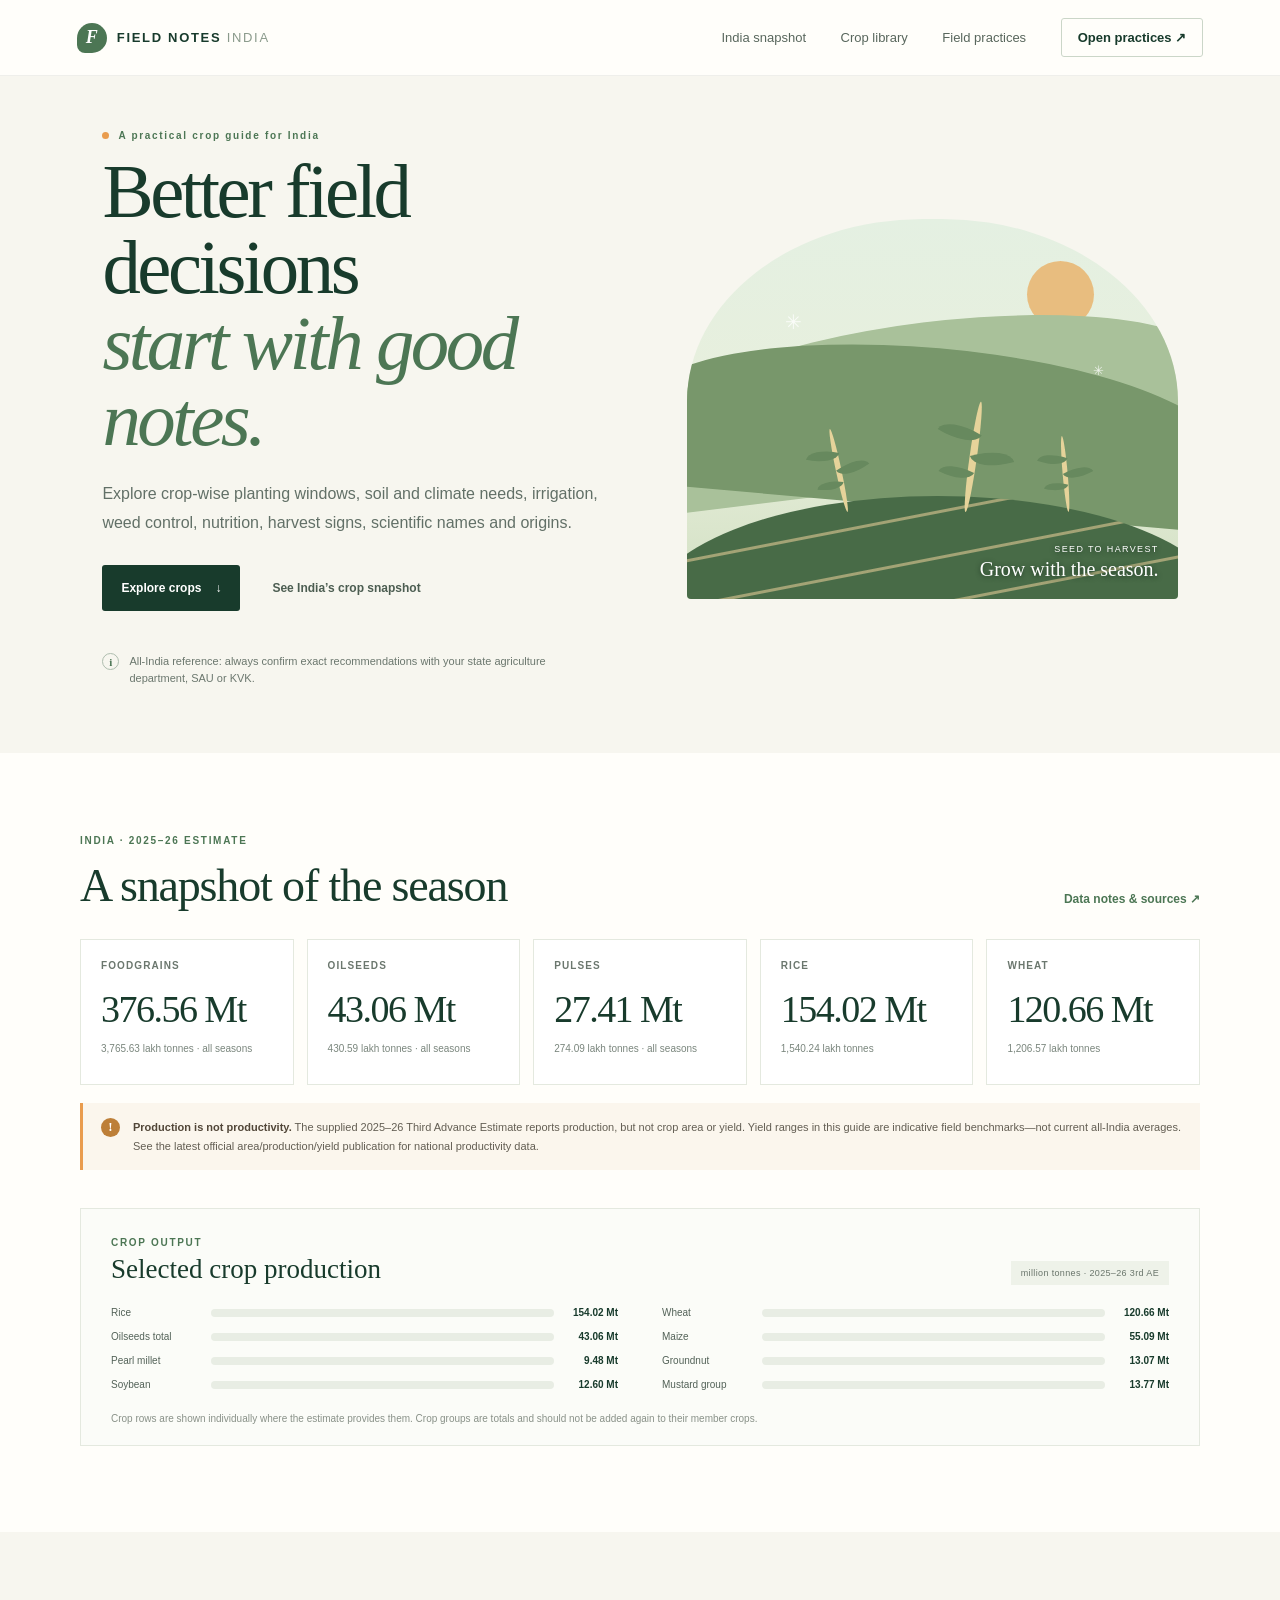
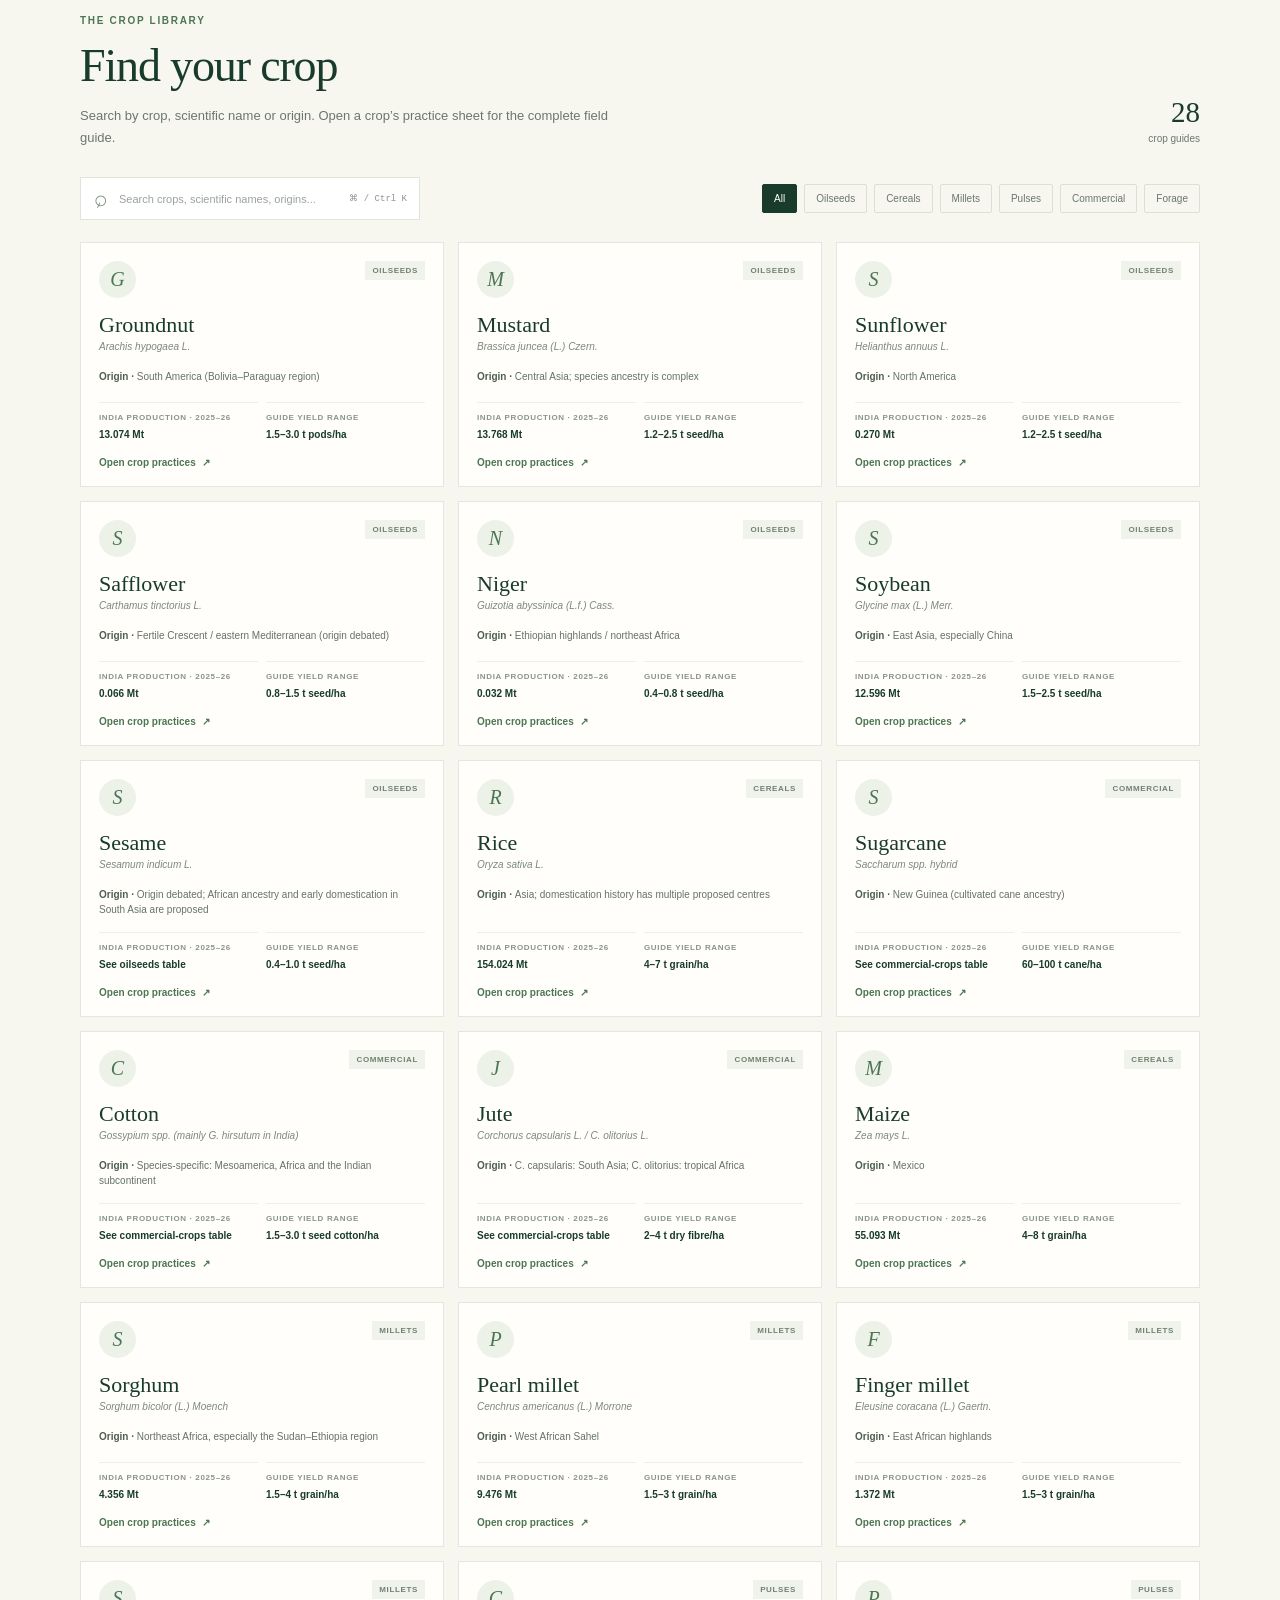
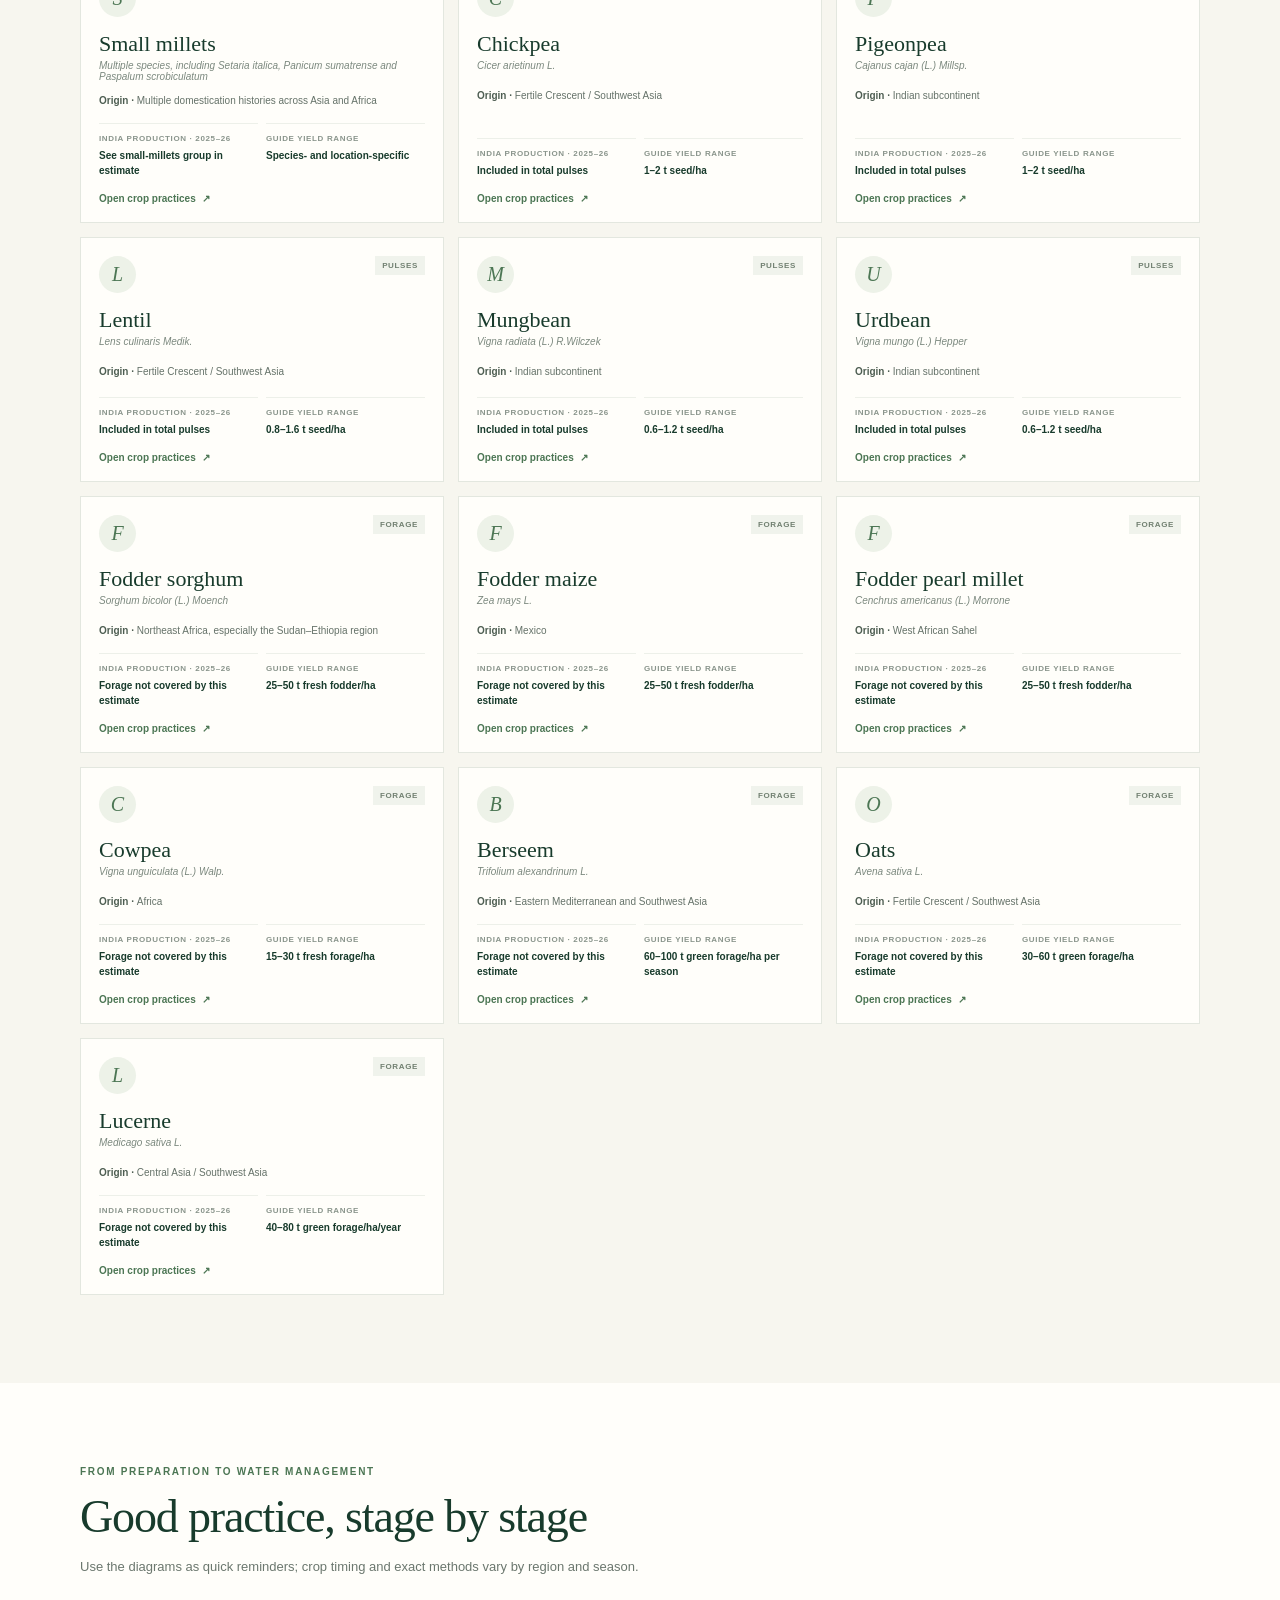
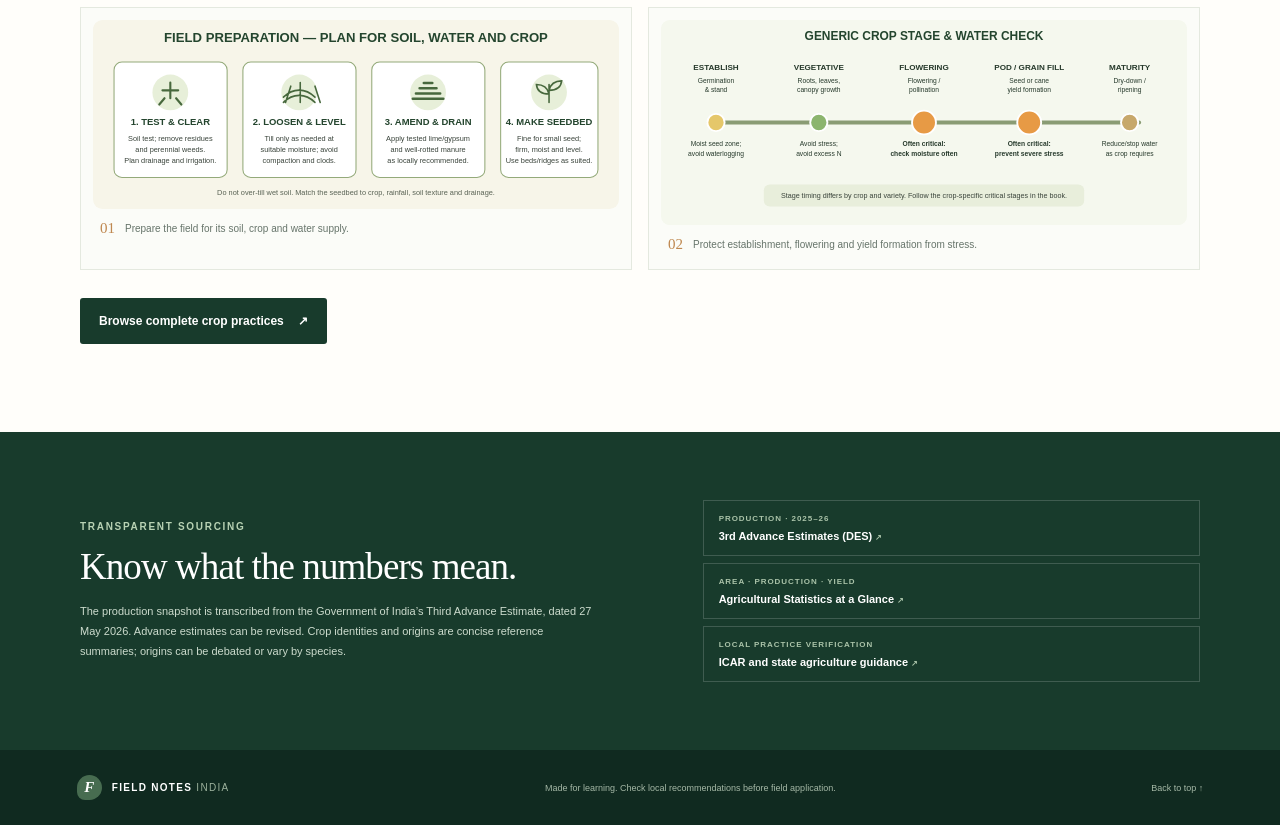
==== index.html @ d0f637d1 "Create India crop practices website and guide Co-authored-by: Copilot <223556219+Copilot@users.norep" ====
<!doctype html>
<html lang="en">
<head>
  <meta charset="utf-8">
  <meta name="viewport" content="width=device-width, initial-scale=1">
  <meta name="description" content="An India-focused crop practice guide with sowing, irrigation, nutrition, harvest, crop origins and the latest official production estimates.">
  <meta name="theme-color" content="#183b2c">
  <title>Field Notes India | Crop Practices</title>
  <link rel="stylesheet" href="styles.css">
  <script src="script.js" defer></script>
</head>
<body>
  <a class="skip-link" href="#main">Skip to content</a>
  <header class="site-header">
    <a class="brand" href="#home" aria-label="Field Notes India home">
      <span class="brand-mark" aria-hidden="true">F</span>
      <span>FIELD NOTES <span class="brand-light">INDIA</span></span>
    </a>
    <nav aria-label="Main navigation">
      <a href="#overview">India snapshot</a>
      <a href="#crops">Crop library</a>
      <a href="practices.html">Field practices</a>
      <a class="nav-book" href="practices.html">Open practices <span aria-hidden="true">↗</span></a>
    </nav>
  </header>

  <main id="main">
    <section class="hero" id="home">
      <div class="hero-copy">
        <p class="eyebrow"><span class="eyebrow-dot"></span> A practical crop guide for India</p>
        <h1>Better field decisions<br><em>start with good notes.</em></h1>
        <p class="hero-text">Explore crop-wise planting windows, soil and climate needs, irrigation, weed control, nutrition, harvest signs, scientific names and origins.</p>
        <div class="hero-actions">
          <a class="button button-primary" href="#crops">Explore crops <span aria-hidden="true">↓</span></a>
          <a class="button button-quiet" href="#overview">See India’s crop snapshot</a>
        </div>
        <div class="hero-note"><span class="note-icon" aria-hidden="true">i</span><span>All-India reference: always confirm exact recommendations with your state agriculture department, SAU or KVK.</span></div>
      </div>
      <div class="hero-art" aria-label="Illustration of crop rows growing in a field">
        <div class="sun"></div>
        <div class="hill hill-back"></div>
        <div class="hill hill-front"></div>
        <div class="field-lines"></div>
        <div class="plant plant-one"><i></i><i></i><i></i></div>
        <div class="plant plant-two"><i></i><i></i><i></i></div>
        <div class="plant plant-three"><i></i><i></i><i></i></div>
        <div class="art-label"><span>SEED TO HARVEST</span><strong>Grow with the season.</strong></div>
        <span class="art-spark spark-one" aria-hidden="true">✳</span>
        <span class="art-spark spark-two" aria-hidden="true">✳</span>
      </div>
    </section>

    <section class="overview section-wrap" id="overview">
      <div class="section-heading heading-row">
        <div>
          <p class="eyebrow">INDIA · 2025–26 ESTIMATE</p>
          <h2>A snapshot of the season</h2>
        </div>
        <a class="text-link" href="#sources">Data notes &amp; sources <span aria-hidden="true">↗</span></a>
      </div>
      <div class="stat-grid" id="stat-grid" aria-live="polite"></div>
      <div class="data-caveat">
        <span class="caveat-symbol" aria-hidden="true">!</span>
        <p><strong>Production is not productivity.</strong> The supplied 2025–26 Third Advance Estimate reports production, but not crop area or yield. Yield ranges in this guide are indicative field benchmarks—not current all-India averages. See the latest official area/production/yield publication for national productivity data.</p>
      </div>
      <div class="production-panel">
        <div class="panel-heading">
          <div>
            <p class="eyebrow">CROP OUTPUT</p>
            <h3>Selected crop production</h3>
          </div>
          <span class="unit-tag">million tonnes · 2025–26 3rd AE</span>
        </div>
        <div class="chart-list" id="production-chart" aria-label="Bar chart showing selected crop production"></div>
        <p class="chart-note">Crop rows are shown individually where the estimate provides them. Crop groups are totals and should not be added again to their member crops.</p>
      </div>
    </section>

    <section class="crop-section" id="crops">
      <div class="section-wrap">
        <div class="section-heading heading-row">
          <div>
            <p class="eyebrow">THE CROP LIBRARY</p>
            <h2>Find your crop</h2>
            <p class="section-intro">Search by crop, scientific name or origin. Open a crop’s practice sheet for the complete field guide.</p>
          </div>
          <p class="crop-count"><strong id="crop-count">0</strong><span>crop guides</span></p>
        </div>
        <div class="crop-controls">
          <label class="search-box">
            <span class="search-icon" aria-hidden="true">⌕</span>
            <span class="visually-hidden">Search crops</span>
            <input id="crop-search" type="search" placeholder="Search crops, scientific names, origins..." autocomplete="off">
            <kbd>⌘ / Ctrl K</kbd>
          </label>
          <div class="filter-row" id="category-filters" aria-label="Filter crops by category"></div>
        </div>
        <div class="crop-grid" id="crop-grid"></div>
        <p class="empty-state" id="empty-state" hidden>No crop matches that search. Try another name or category.</p>
      </div>
    </section>

    <section class="field-section section-wrap" id="field-practice">
      <div class="section-heading">
        <p class="eyebrow">FROM PREPARATION TO WATER MANAGEMENT</p>
        <h2>Good practice, stage by stage</h2>
        <p class="section-intro">Use the diagrams as quick reminders; crop timing and exact methods vary by region and season.</p>
      </div>
      <div class="diagram-grid">
        <figure class="diagram-card">
          <img src="field-preparation.svg" alt="Four field preparation steps: test and clear, loosen and level, amend and drain, then make a crop-appropriate seedbed." loading="lazy">
          <figcaption><span>01</span> Prepare the field for its soil, crop and water supply.</figcaption>
        </figure>
        <figure class="diagram-card">
          <img src="crop-growth-water.svg" alt="Crop growth timeline highlighting flowering and pod or grain filling as commonly water-sensitive stages." loading="lazy">
          <figcaption><span>02</span> Protect establishment, flowering and yield formation from stress.</figcaption>
        </figure>
      </div>
      <a class="button button-dark" href="practices.html">Browse complete crop practices <span aria-hidden="true">↗</span></a>
    </section>

    <section class="sources-section" id="sources">
      <div class="section-wrap sources-inner">
        <div>
          <p class="eyebrow">TRANSPARENT SOURCING</p>
          <h2>Know what the numbers mean.</h2>
          <p>The production snapshot is transcribed from the Government of India’s Third Advance Estimate, dated 27 May 2026. Advance estimates can be revised. Crop identities and origins are concise reference summaries; origins can be debated or vary by species.</p>
        </div>
        <div class="source-links">
          <a href="https://desagri.gov.in/wp-content/uploads/2026/06/Time-Series-3rd-AE-2025-26-English.pdf" target="_blank" rel="noopener noreferrer">
            <span>PRODUCTION · 2025–26</span><strong>3rd Advance Estimates (DES) <span aria-hidden="true">↗</span></strong>
          </a>
          <a href="https://desagri.gov.in/document-report-category/agriculture-statistics-at-a-glance/" target="_blank" rel="noopener noreferrer">
            <span>AREA · PRODUCTION · YIELD</span><strong>Agricultural Statistics at a Glance <span aria-hidden="true">↗</span></strong>
          </a>
          <a href="https://icar.org.in/" target="_blank" rel="noopener noreferrer">
            <span>LOCAL PRACTICE VERIFICATION</span><strong>ICAR and state agriculture guidance <span aria-hidden="true">↗</span></strong>
          </a>
        </div>
      </div>
    </section>
  </main>
  <footer class="site-footer">
    <a class="brand footer-brand" href="#home"><span class="brand-mark" aria-hidden="true">F</span><span>FIELD NOTES <span class="brand-light">INDIA</span></span></a>
    <p>Made for learning. Check local recommendations before field application.</p>
    <a href="#home">Back to top ↑</a>
  </footer>
</body>
</html>
---- styles.css ----
:root {
  color-scheme: light;
  --forest: #183b2c;
  --forest-dark: #102a20;
  --leaf: #4c7654;
  --sage: #dce8d8;
  --cream: #f7f6ef;
  --paper: #fffefa;
  --ink: #203229;
  --muted: #6b776e;
  --line: #e4e9df;
  --orange: #e99c4e;
  --serif: Georgia, "Times New Roman", serif;
  font-family: "Segoe UI", Arial, sans-serif;
}

* { box-sizing: border-box; }
html { scroll-behavior: smooth; scroll-padding-top: 85px; }
body { margin: 0; color: var(--ink); background: var(--paper); }
a { color: inherit; }
button, input { font: inherit; }
.visually-hidden, .skip-link:not(:focus) {
  position: absolute;
  width: 1px;
  height: 1px;
  padding: 0;
  margin: -1px;
  overflow: hidden;
  clip: rect(0, 0, 0, 0);
  white-space: nowrap;
  border: 0;
}
.skip-link:focus {
  position: fixed;
  z-index: 20;
  top: 12px;
  left: 12px;
  padding: 12px 18px;
  border-radius: 6px;
  color: white;
  background: var(--forest);
}
.site-header {
  position: sticky;
  z-index: 10;
  top: 0;
  display: flex;
  align-items: center;
  justify-content: space-between;
  min-height: 76px;
  padding: 0 clamp(22px, 6vw, 88px);
  border-bottom: 1px solid rgba(32, 50, 41, .07);
  background: rgba(255, 254, 250, .96);
  backdrop-filter: blur(12px);
}
.brand {
  display: inline-flex;
  align-items: center;
  gap: 10px;
  color: var(--forest);
  font-size: 13px;
  font-weight: 800;
  letter-spacing: .13em;
  text-decoration: none;
}
.brand-mark {
  display: grid;
  width: 30px;
  height: 30px;
  place-items: center;
  border-radius: 50% 50% 50% 8px;
  color: white;
  background: var(--leaf);
  font-family: var(--serif);
  font-size: 18px;
  font-style: italic;
  letter-spacing: 0;
}
.brand-light { color: #8a9a8b; font-weight: 500; }
.site-header nav { display: flex; align-items: center; gap: clamp(16px, 2.7vw, 38px); }
.site-header nav a {
  color: #59675d;
  font-size: 13px;
  text-decoration: none;
  transition: color .18s ease;
}
.site-header nav a:hover, .site-header nav a:focus-visible { color: var(--leaf); }
.site-header nav .nav-book {
  padding: 11px 16px;
  border: 1px solid #cbd6c8;
  border-radius: 3px;
  color: var(--forest);
  font-weight: 700;
}
.hero {
  display: grid;
  min-height: 560px;
  grid-template-columns: minmax(0, 1fr) minmax(300px, .92fr);
  align-items: center;
  gap: 4vw;
  padding: 54px clamp(22px, 8vw, 116px) 65px;
  overflow: hidden;
  background: var(--cream);
}
.hero-copy { max-width: 610px; }
.eyebrow {
  margin: 0 0 13px;
  color: var(--leaf);
  font-size: 10px;
  font-weight: 800;
  letter-spacing: .17em;
}
.hero .eyebrow { display: flex; align-items: center; gap: 9px; }
.eyebrow-dot { width: 7px; height: 7px; border-radius: 100%; background: var(--orange); }
h1, h2, h3, p { margin-top: 0; }
h1 {
  margin-bottom: 22px;
  color: var(--forest);
  font-family: var(--serif);
  font-size: clamp(46px, 6vw, 78px);
  font-weight: 500;
  letter-spacing: -.045em;
  line-height: .99;
}
h1 em { color: var(--leaf); font-weight: 400; }
.hero-text { max-width: 520px; margin-bottom: 27px; color: #627067; font-size: 16px; line-height: 1.8; }
.hero-actions { display: flex; flex-wrap: wrap; align-items: center; gap: 13px; }
.button {
  display: inline-flex;
  min-height: 46px;
  align-items: center;
  justify-content: center;
  gap: 14px;
  padding: 0 18px;
  border: 1px solid transparent;
  border-radius: 3px;
  font-size: 12px;
  font-weight: 700;
  text-decoration: none;
  transition: transform .18s ease, background .18s ease;
}
.button:hover { transform: translateY(-2px); }
.button-primary { color: white; background: var(--forest); }
.button-primary:hover { background: var(--leaf); }
.button-quiet { color: #4c5d51; }
.button-dark { color: white; background: var(--forest); }
.hero-note {
  display: flex;
  max-width: 490px;
  align-items: flex-start;
  gap: 10px;
  margin-top: 42px;
  color: var(--muted);
  font-size: 11px;
  line-height: 1.6;
}
.note-icon {
  display: grid;
  width: 17px;
  height: 17px;
  flex: 0 0 17px;
  place-items: center;
  border: 1px solid #aebdae;
  border-radius: 50%;
  color: var(--leaf);
  font-family: var(--serif);
  font-weight: 700;
}
.hero-art {
  position: relative;
  min-height: 380px;
  overflow: hidden;
  border-radius: 48% 48% 4px 4px;
  background: linear-gradient(180deg, #e4f0e2 0%, #e8efdc 53%, #d2e0c3 100%);
}
.sun { position: absolute; top: 11%; right: 17%; width: 67px; height: 67px; border-radius: 50%; background: #e9b875; opacity: .9; }
.hill { position: absolute; right: -9%; bottom: 24%; left: -9%; height: 42%; border-radius: 50% 50% 0 0; }
.hill-back { bottom: 31%; background: #a9c19a; transform: rotate(-7deg); }
.hill-front { background: #78976b; transform: rotate(5deg); }
.field-lines {
  position: absolute;
  right: -10%;
  bottom: -34%;
  left: -8%;
  height: 61%;
  border-radius: 50% 50% 0 0;
  background: repeating-linear-gradient(169deg, transparent 0 24px, rgba(247, 215, 160, .52) 25px 27px, transparent 28px 45px), #486b47;
}
.plant { position: absolute; bottom: 23%; width: 7px; height: 106px; border-radius: 100%; background: #e6d39a; transform-origin: bottom; }
.plant i { position: absolute; width: 39px; height: 17px; border-radius: 100% 0 100% 0; background: #67895e; }
.plant i:nth-child(1) { top: 23px; left: -32px; transform: rotate(24deg); }
.plant i:nth-child(2) { top: 44px; left: 2px; transform: rotate(-24deg) scaleX(-1); }
.plant i:nth-child(3) { top: 61px; left: -30px; transform: rotate(19deg) scale(.8); }
.plant-one { left: 32%; transform: rotate(-12deg) scale(.8); }
.plant-two { left: 56%; transform: rotate(8deg) scale(1.05); }
.plant-three { left: 77%; transform: rotate(-5deg) scale(.72); }
.art-label { position: absolute; right: 19px; bottom: 18px; display: grid; gap: 4px; color: white; text-align: right; text-shadow: 0 1px 5px #1f3825; }
.art-label span { font-size: 9px; letter-spacing: .15em; }
.art-label strong { font-family: var(--serif); font-size: 20px; font-weight: 500; }
.art-spark { position: absolute; color: white; font-size: 20px; opacity: .8; }
.spark-one { top: 24%; left: 20%; }.spark-two { top: 38%; right: 15%; font-size: 13px; }
.section-wrap { width: min(1120px, calc(100% - 44px)); margin: 0 auto; }
.overview { padding-top: 82px; padding-bottom: 86px; }
.section-heading { margin-bottom: 27px; }
.heading-row { display: flex; align-items: end; justify-content: space-between; gap: 22px; }
h2 { margin-bottom: 0; color: var(--forest); font-family: var(--serif); font-size: clamp(32px, 4vw, 46px); font-weight: 500; letter-spacing: -.025em; }
.text-link { padding-bottom: 6px; color: var(--leaf); font-size: 12px; font-weight: 700; text-decoration: none; }
.stat-grid { display: grid; grid-template-columns: repeat(5, 1fr); gap: 13px; }
.stat-card { min-height: 146px; padding: 20px; border: 1px solid var(--line); background: #fff; }
.stat-card .stat-label { display: block; margin-bottom: 16px; color: var(--muted); font-size: 10px; font-weight: 700; letter-spacing: .11em; text-transform: uppercase; }
.stat-card strong { display: block; margin-bottom: 7px; color: var(--forest); font-family: var(--serif); font-size: clamp(27px, 3vw, 38px); font-weight: 500; letter-spacing: -.04em; }
.stat-card small { color: #7a867d; font-size: 10px; line-height: 1.5; }
.data-caveat { display: flex; gap: 13px; margin-top: 18px; padding: 15px 18px; border-left: 3px solid var(--orange); background: #fbf6ed; }
.data-caveat p { margin: 0; color: #635e53; font-size: 11px; line-height: 1.7; }
.data-caveat strong { color: #514638; }
.caveat-symbol { display: grid; width: 19px; height: 19px; flex: 0 0 19px; place-items: center; border-radius: 50%; color: #fff; background: #bd7f38; font-family: var(--serif); font-size: 13px; font-weight: bold; }
.production-panel { margin-top: 38px; padding: 28px 30px 19px; border: 1px solid var(--line); background: #fbfcf8; }
.panel-heading { display: flex; justify-content: space-between; align-items: end; gap: 20px; margin-bottom: 22px; }
.panel-heading .eyebrow { margin-bottom: 6px; }
.panel-heading h3 { margin: 0; color: var(--forest); font-family: var(--serif); font-size: 27px; font-weight: 500; }
.unit-tag { padding: 7px 10px; color: #69756b; background: #eef2e9; font-size: 9px; letter-spacing: .04em; }
.chart-list { display: grid; grid-template-columns: repeat(2, 1fr); column-gap: 44px; row-gap: 13px; }
.chart-row { display: grid; grid-template-columns: 90px 1fr 54px; align-items: center; gap: 10px; }
.chart-name { color: #536258; font-size: 10px; }
.chart-track { height: 8px; overflow: hidden; border-radius: 10px; background: #e8ede4; }
.chart-fill { height: 100%; border-radius: inherit; background: #658967; }
.chart-row:nth-child(3n) .chart-fill { background: #d79b5a; }
.chart-value { color: var(--forest); font-size: 10px; font-weight: 700; text-align: right; }
.chart-note { margin: 21px 0 0; color: #899188; font-size: 10px; line-height: 1.5; }
.crop-section { padding: 83px 0 88px; background: var(--cream); }
.section-intro { max-width: 560px; margin: 13px 0 0; color: var(--muted); font-size: 13px; line-height: 1.7; }
.crop-count { display: grid; gap: 4px; margin: 0 0 5px; text-align: right; }
.crop-count strong { color: var(--forest); font-family: var(--serif); font-size: 29px; font-weight: 500; }
.crop-count span { color: var(--muted); font-size: 10px; }
.crop-controls { display: flex; flex-wrap: wrap; align-items: center; justify-content: space-between; gap: 14px; margin: 28px 0 22px; }
.search-box { display: flex; min-width: min(100%, 340px); height: 43px; align-items: center; gap: 10px; padding: 0 12px; border: 1px solid #dfe5da; background: white; }
.search-icon { color: #819082; font-family: var(--serif); font-size: 23px; transform: rotate(-20deg); }
.search-box input { width: 100%; min-width: 0; border: 0; outline: 0; color: var(--ink); background: transparent; font-size: 11px; }
.search-box input::placeholder { color: #9aa39b; }
.search-box kbd { flex: 0 0 auto; color: #8b948b; font-size: 9px; }
.filter-row { display: flex; flex-wrap: wrap; gap: 7px; }
.filter-button { padding: 8px 11px; border: 1px solid #d9e0d5; border-radius: 2px; color: #6b776e; background: transparent; cursor: pointer; font-size: 10px; transition: all .15s ease; }
.filter-button:hover, .filter-button[aria-pressed="true"] { border-color: var(--forest); color: #fff; background: var(--forest); }
.crop-grid { display: grid; grid-template-columns: repeat(3, 1fr); gap: 14px; }
.crop-card { display: flex; min-height: 245px; flex-direction: column; padding: 18px; border: 1px solid #e3e7df; background: var(--paper); transition: transform .2s ease, box-shadow .2s ease; }
.crop-card:hover { transform: translateY(-3px); box-shadow: 0 10px 24px rgba(32, 50, 41, .07); }
.crop-card-top { display: flex; align-items: start; justify-content: space-between; gap: 10px; }
.crop-icon { display: grid; width: 37px; height: 37px; place-items: center; border-radius: 50%; color: var(--leaf); background: #edf2e8; font-family: var(--serif); font-size: 20px; font-style: italic; }
.category-tag { padding: 5px 7px; color: #718071; background: #f0f3ec; font-size: 8px; font-weight: 700; letter-spacing: .08em; text-transform: uppercase; }
.crop-card h3 { margin: 14px 0 3px; color: var(--forest); font-family: var(--serif); font-size: 22px; font-weight: 500; }
.scientific-name { min-height: 17px; margin: 0; color: #7b887e; font-size: 10px; font-style: italic; }
.origin-line { margin: 11px 0 0; color: #657269; font-size: 10px; line-height: 1.5; }
.origin-line strong { color: #4e5e52; font-weight: 700; }
.crop-metrics { display: grid; grid-template-columns: 1fr 1fr; gap: 8px; margin-top: auto; padding-top: 15px; }
.metric { padding-top: 10px; border-top: 1px solid #edf0e9; }
.metric-label { display: block; margin-bottom: 5px; color: #8a958c; font-size: 8px; font-weight: 700; letter-spacing: .08em; text-transform: uppercase; }
.metric strong { display: block; color: var(--forest); font-size: 10px; line-height: 1.5; }
.crop-card-link { display: inline-flex; align-items: center; gap: 6px; margin-top: 15px; color: var(--leaf); font-size: 10px; font-weight: 700; text-decoration: none; }
.crop-card-link:hover { color: var(--forest); text-decoration: underline; }
.empty-state { padding: 30px; color: var(--muted); text-align: center; }
.field-section { padding-top: 83px; padding-bottom: 88px; }
.field-section .section-heading { margin-bottom: 28px; }
.diagram-grid { display: grid; grid-template-columns: 1fr 1fr; gap: 16px; margin-bottom: 28px; }
.diagram-card { margin: 0; padding: 12px; border: 1px solid var(--line); background: #fbfcf8; }
.diagram-card img { display: block; width: 100%; height: auto; }
.diagram-card figcaption { display: flex; align-items: center; gap: 10px; padding: 11px 7px 4px; color: #66746a; font-size: 10px; }
.diagram-card figcaption span { color: #bf8850; font-family: var(--serif); font-size: 15px; }
.sources-section { padding: 68px 0; color: #fff; background: var(--forest); }
.sources-inner { display: grid; grid-template-columns: 1fr .9fr; gap: 70px; align-items: center; }
.sources-section .eyebrow { color: #b8d2b4; }
.sources-section h2 { margin-bottom: 14px; color: #fff; font-size: 37px; }
.sources-section p:not(.eyebrow) { max-width: 520px; margin: 0; color: #ccdbcd; font-size: 11px; line-height: 1.8; }
.source-links { display: grid; gap: 7px; }
.source-links a { display: grid; gap: 7px; padding: 13px 15px; border: 1px solid rgba(255,255,255,.17); text-decoration: none; transition: background .15s ease; }
.source-links a:hover { background: rgba(255,255,255,.08); }
.source-links span { color: #aac3a9; font-size: 8px; font-weight: 700; letter-spacing: .12em; }
.source-links strong { color: white; font-size: 11px; }
.site-footer { display: flex; min-height: 75px; align-items: center; justify-content: space-between; gap: 20px; padding: 15px clamp(22px, 6vw, 88px); background: #102a20; }
.footer-brand { color: white; font-size: 10px; }
.footer-brand .brand-mark { width: 25px; height: 25px; background: #476c50; font-size: 15px; }
.footer-brand .brand-light { color: #9cb19c; }
.site-footer p, .site-footer > a:last-child { margin: 0; color: #a5b8a6; font-size: 9px; text-decoration: none; }
.site-footer > a:last-child:hover { color: white; }
:focus-visible { outline: 3px solid #e99c4e; outline-offset: 3px; }

@media (max-width: 900px) {
  .site-header { padding-right: 24px; padding-left: 24px; }
  .site-header nav { gap: 15px; }
  .site-header nav a { font-size: 11px; }
  .hero { grid-template-columns: 1fr .75fr; padding-right: 5vw; padding-left: 5vw; }
  .hero-art { min-height: 330px; }
  .crop-grid { grid-template-columns: repeat(2, 1fr); }
  .chart-list { column-gap: 22px; }
}
@media (max-width: 650px) {
  html { scroll-padding-top: 64px; }
  .site-header { min-height: 64px; padding: 0 17px; }
  .site-header nav { gap: 11px; }
  .site-header nav a { display: none; }
  .site-header nav .nav-book { display: block; padding: 9px 10px; font-size: 10px; }
  .hero { min-height: 0; grid-template-columns: 1fr; gap: 32px; padding: 51px 22px 40px; }
  h1 { font-size: clamp(44px, 12vw, 64px); }
  .hero-text { font-size: 14px; }
  .hero-note { margin-top: 27px; }
  .hero-art { min-height: 280px; width: min(100%, 410px); margin: 0 auto; }
  .section-wrap { width: calc(100% - 36px); }
  .overview, .crop-section, .field-section { padding-top: 58px; padding-bottom: 60px; }
  .heading-row { align-items: start; }
  .heading-row > .text-link { display: none; }
  .stat-grid { grid-template-columns: repeat(2, 1fr); gap: 8px; }
  .stat-card { min-height: 123px; padding: 15px; }
  .stat-card .stat-label { margin-bottom: 12px; font-size: 8px; }
  .stat-card strong { font-size: 29px; }
  .production-panel { padding: 20px 14px 16px; }
  .panel-heading { align-items: start; flex-direction: column; gap: 10px; }
  .panel-heading h3 { font-size: 24px; }
  .chart-list { grid-template-columns: 1fr; row-gap: 11px; }
  .chart-row { grid-template-columns: 75px 1fr 47px; }
  .crop-controls { align-items: stretch; }
  .search-box { min-width: 100%; }
  .search-box kbd { display: none; }
  .filter-row { gap: 6px; }
  .crop-grid { grid-template-columns: 1fr; }
  .crop-card { min-height: 215px; }
  .diagram-grid { grid-template-columns: 1fr; }
  .sources-section { padding: 55px 0; }
  .sources-inner { grid-template-columns: 1fr; gap: 27px; }
  .sources-section h2 { font-size: 32px; }
  .site-footer { flex-wrap: wrap; padding: 17px; }
  .site-footer p { order: 3; width: 100%; }
}
@media (prefers-reduced-motion: reduce) {
  *, *::before, *::after { scroll-behavior: auto !important; transition-duration: .01ms !important; }
}

.practice-hero { padding: 58px 22px 53px; color: white; background: var(--forest); }
.practice-hero-inner { width: min(1120px, 100%); margin: 0 auto; }
.practice-hero .eyebrow { color: #b7d2b3; }
.practice-hero h1 { margin-bottom: 17px; color: white; font-size: clamp(42px, 5vw, 64px); }
.practice-hero h1 em { color: #bad1ae; }
.practice-hero-inner > p:not(.eyebrow) { max-width: 700px; margin-bottom: 26px; color: #d3e0d2; font-size: 14px; line-height: 1.75; }
.practice-hero-meta { display: flex; flex-wrap: wrap; gap: 9px; }
.practice-hero-meta span { padding: 8px 11px; border: 1px solid rgba(255,255,255,.2); color: #e1ece0; font-size: 9px; }
.practice-hero-meta strong { color: #fff; }
.practice-content { padding-top: 30px; padding-bottom: 72px; }
.practice-alert { display: grid; gap: 5px; padding: 15px 18px; border-left: 3px solid var(--orange); background: #fbf6ed; }
.practice-alert strong { color: #594b38; font-size: 14px; }
.practice-alert span { color: #6d675b; font-size: 13px; line-height: 1.7; }
.practice-units { display: grid; grid-template-columns: repeat(3, 1fr); gap: 10px; margin: 14px 0 24px; }
.practice-units > div { display: grid; align-content: start; gap: 6px; padding: 13px 15px; border: 1px solid var(--line); background: #fbfcf8; }
.practice-units strong { color: var(--forest); font-size: 12px; }
.practice-units span { color: var(--muted); font-size: 12px; line-height: 1.6; }
.prep-panel { display: grid; grid-template-columns: 1fr .9fr; gap: 22px; align-items: center; margin-bottom: 24px; padding: 20px; border: 1px solid var(--line); background: #fbfcf8; }
.prep-copy .eyebrow { margin-bottom: 6px; }
.prep-copy h2 { margin-bottom: 12px; font-size: 25px; }
.prep-copy ol { display: grid; gap: 8px; margin: 0; padding-left: 19px; color: #647066; font-size: 12px; line-height: 1.65; }
.prep-copy li::marker { color: var(--leaf); font-weight: 700; }
.prep-copy strong { color: var(--forest); }
.prep-panel img { display: block; width: 100%; height: auto; }
.practice-toolbar { display: grid; gap: 12px; padding: 16px; border: 1px solid var(--line); background: white; }
.practice-toolbar .search-box { width: 100%; }
.practice-index { display: grid; grid-template-columns: 67px 1fr; gap: 12px; margin-top: 16px; padding: 14px 16px; background: #f3f5ef; }
.practice-index > span { padding-top: 5px; color: #869187; font-size: 9px; font-weight: 800; letter-spacing: .12em; }
#practice-index-links { display: flex; flex-wrap: wrap; gap: 6px; }
#practice-index-links a { padding: 5px 8px; border: 1px solid #dfe5da; color: #55705a; background: white; font-size: 10px; text-decoration: none; }
#practice-index-links a:hover { border-color: var(--leaf); color: var(--forest); }
.practice-results { margin: 22px 0 10px; color: #758177; font-size: 11px; }
.practice-results strong { color: var(--forest); }
.practice-list { display: grid; gap: 15px; }
.practice-card { scroll-margin-top: 88px; border: 1px solid var(--line); background: white; }
.practice-card-header { display: flex; align-items: end; justify-content: space-between; gap: 15px; padding: 18px 20px; border-bottom: 1px solid var(--line); background: #fbfcf8; }
.practice-group { margin: 0 0 5px; color: var(--leaf); font-size: 9px; font-weight: 800; letter-spacing: .14em; text-transform: uppercase; }
.practice-card h2 { font-size: 25px; }
.practice-top-link { flex: 0 0 auto; color: var(--leaf); font-size: 10px; text-decoration: none; }
.practice-top-link:hover { text-decoration: underline; }
.practice-table { width: 100%; border-collapse: collapse; }
.practice-table caption { position: absolute; width: 1px; height: 1px; padding: 0; margin: -1px; overflow: hidden; clip: rect(0,0,0,0); white-space: nowrap; border: 0; }
.practice-table th, .practice-table td { padding: 12px 18px; border-bottom: 1px solid #edf0e9; font-size: 13px; line-height: 1.7; text-align: left; vertical-align: top; }
.practice-table th { width: 25%; color: #5e6f61; background: #fff; font-weight: 700; }
.practice-table td { color: #5c675e; }
.practice-table tr:last-child th, .practice-table tr:last-child td { border-bottom: 0; }
.practice-table tr:last-child td { color: var(--forest); font-weight: 700; }
.practice-sources { display: grid; grid-template-columns: 1fr .8fr; gap: 36px; align-items: center; margin-top: 40px; padding: 28px; color: white; background: var(--forest); }
.practice-sources .eyebrow { color: #b7d2b3; }
.practice-sources h2 { margin-bottom: 11px; color: white; font-size: 29px; }
.practice-sources p:not(.eyebrow) { margin: 0; color: #d3e0d2; font-size: 12px; line-height: 1.7; }
.practice-source-links { display: grid; gap: 8px; }
.practice-source-links a { color: white; font-size: 11px; line-height: 1.5; text-decoration: none; }
.practice-source-links a:hover { text-decoration: underline; }

@media (max-width: 650px) {
  .practice-hero { padding: 43px 18px 36px; }
  .practice-content { width: calc(100% - 32px); padding-top: 20px; }
  .practice-units { grid-template-columns: 1fr; }
  .prep-panel { grid-template-columns: 1fr; gap: 12px; padding: 16px; }
  .prep-copy h2 { font-size: 22px; }
  .prep-copy ol { font-size: 12px; }
  .practice-index { grid-template-columns: 1fr; gap: 8px; }
  .practice-card-header { align-items: start; padding: 15px; }
  .practice-card h2 { font-size: 21px; }
  .practice-table th, .practice-table td { display: block; width: 100%; padding: 9px 13px; }
  .practice-table th { padding-bottom: 2px; border-bottom: 0; color: var(--leaf); font-size: 10px; }
  .practice-table td { padding-top: 3px; }
  .practice-table tr { display: block; padding: 2px 0; border-bottom: 1px solid #edf0e9; }
  .practice-table tr:last-child { border-bottom: 0; }
  .practice-sources { grid-template-columns: 1fr; gap: 20px; padding: 20px; }
}
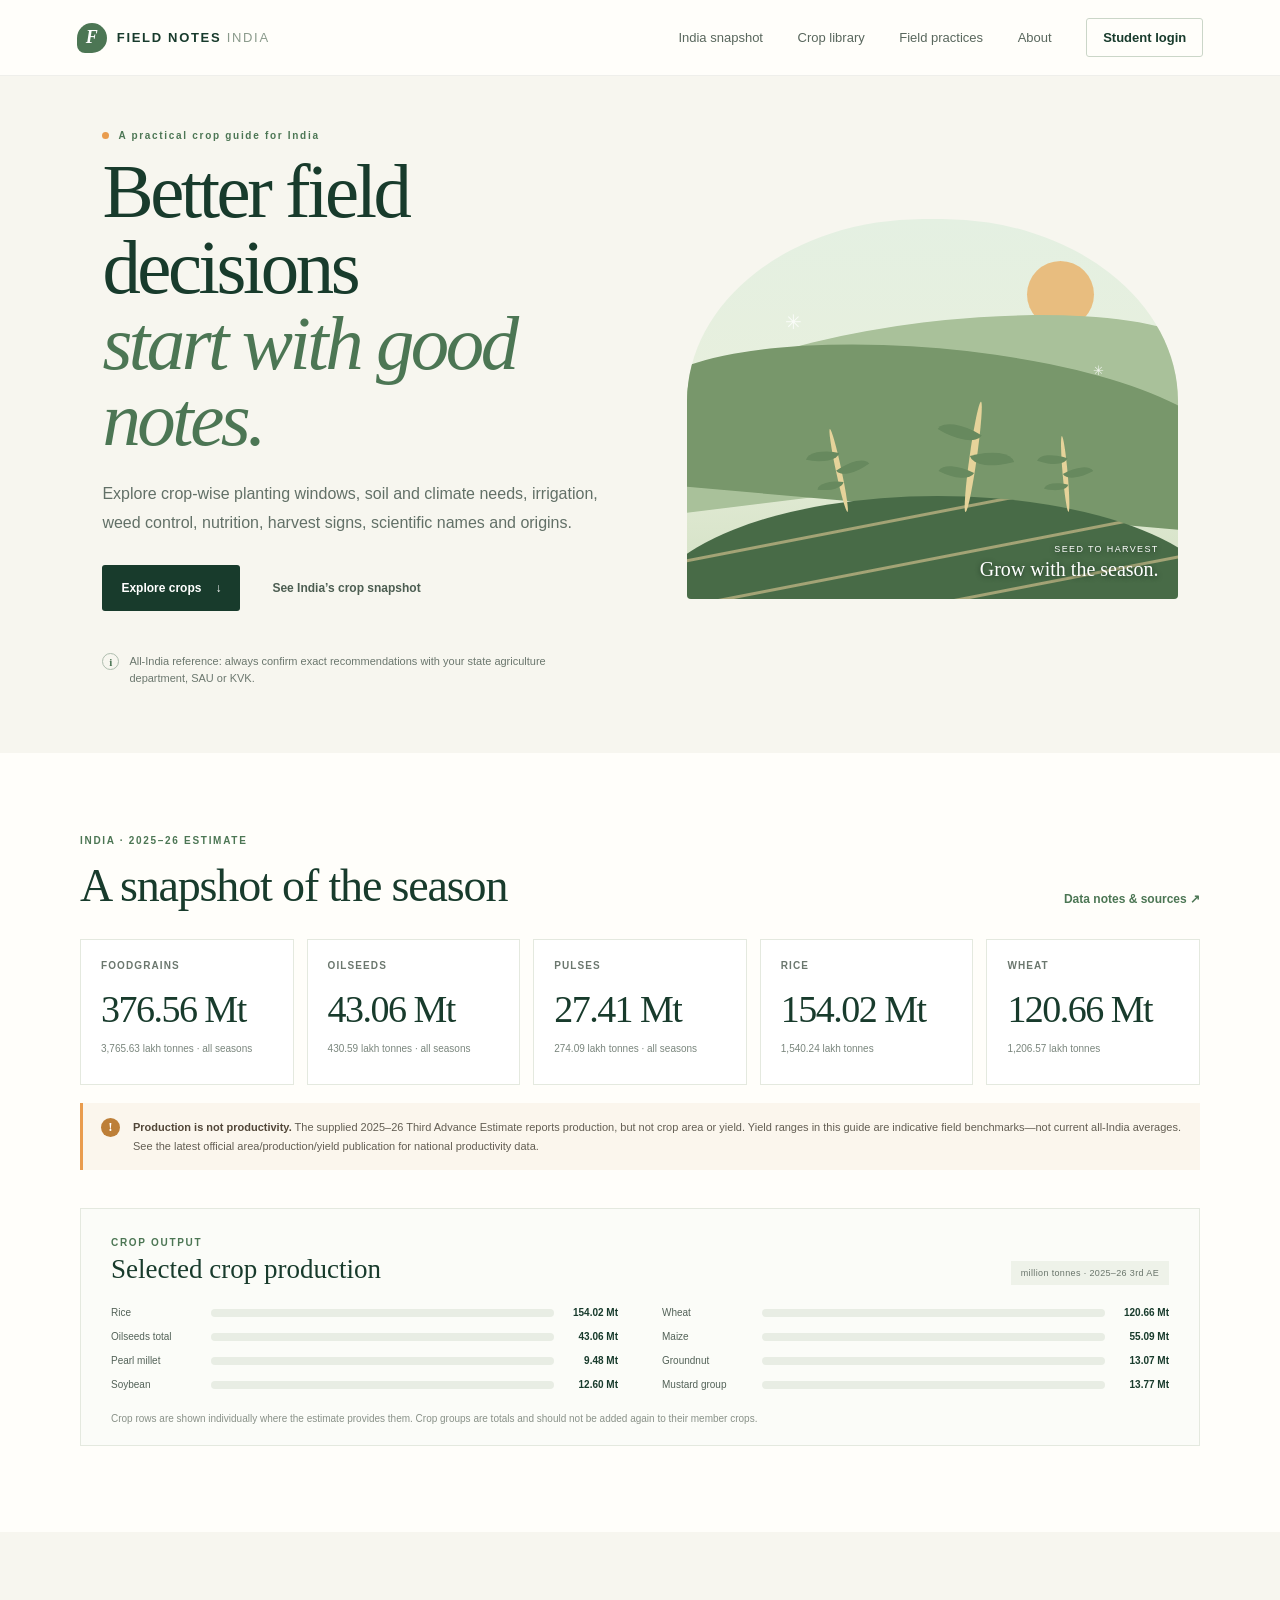
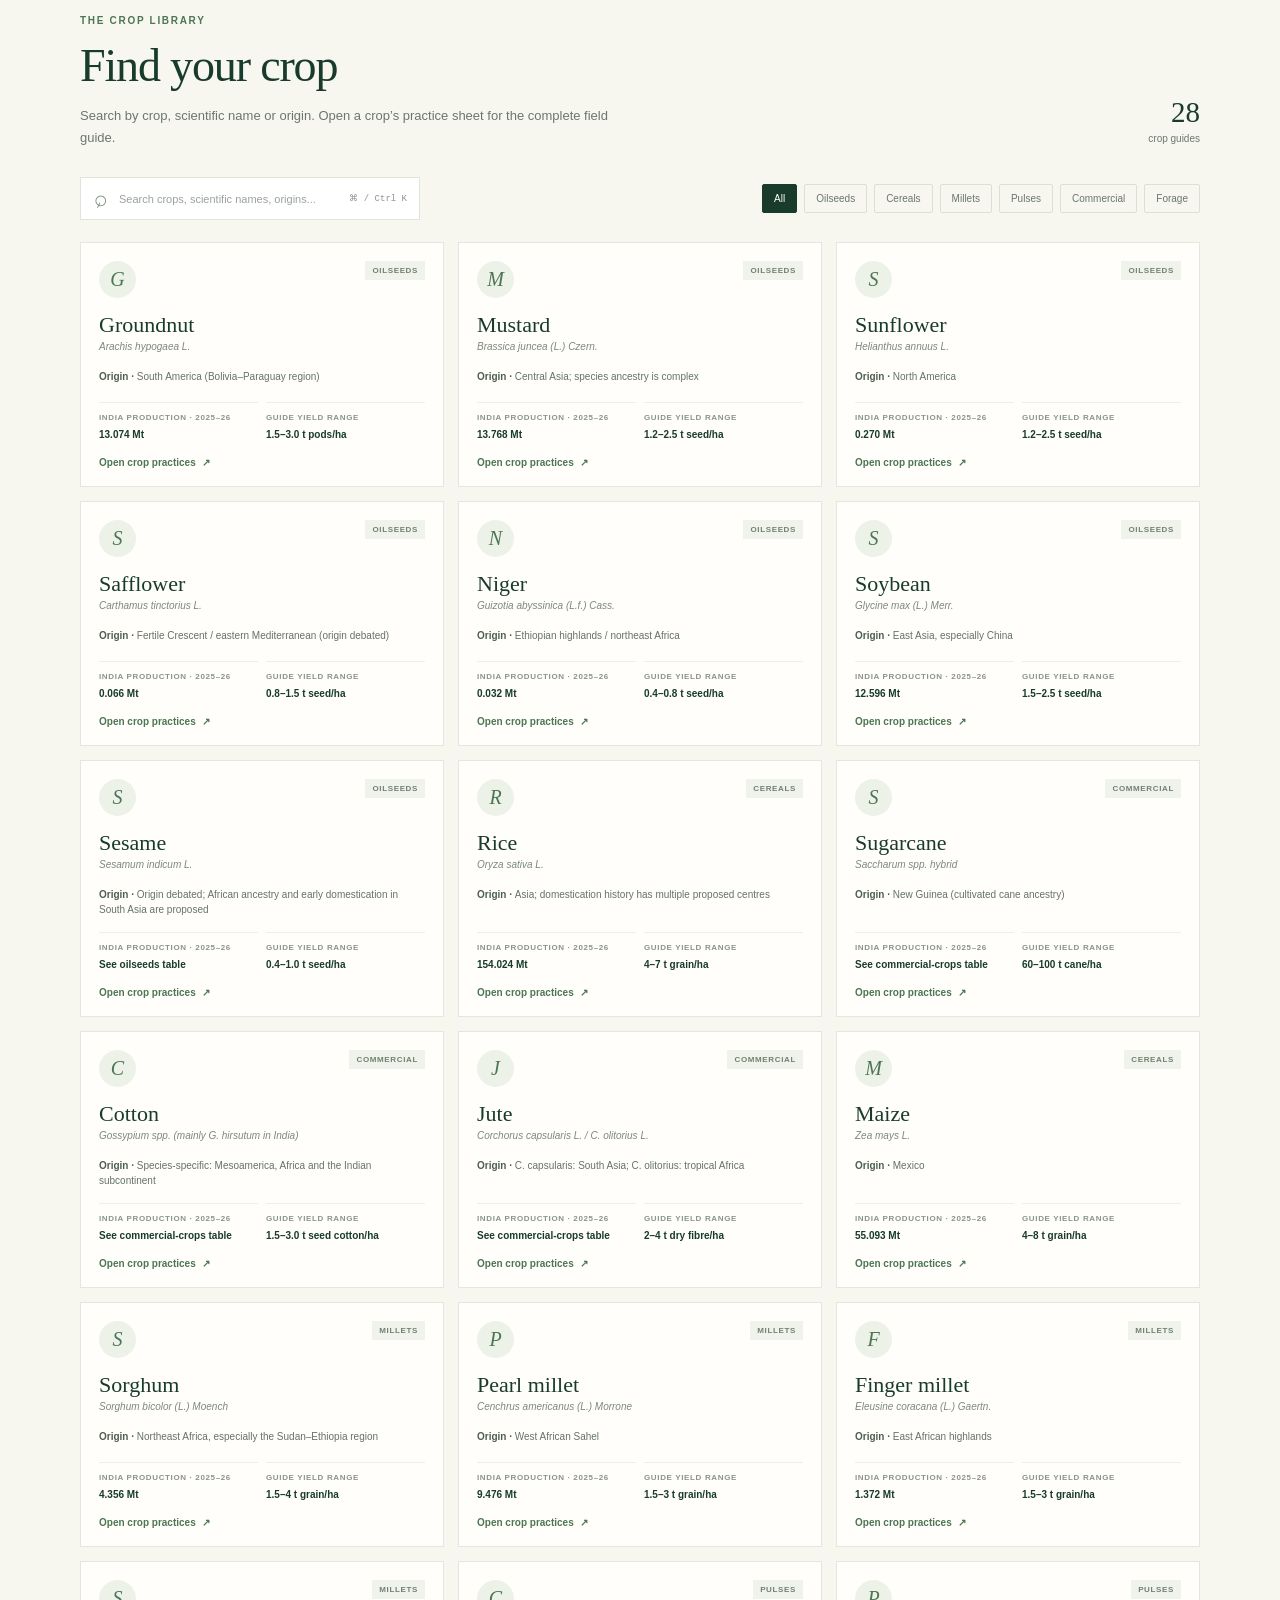
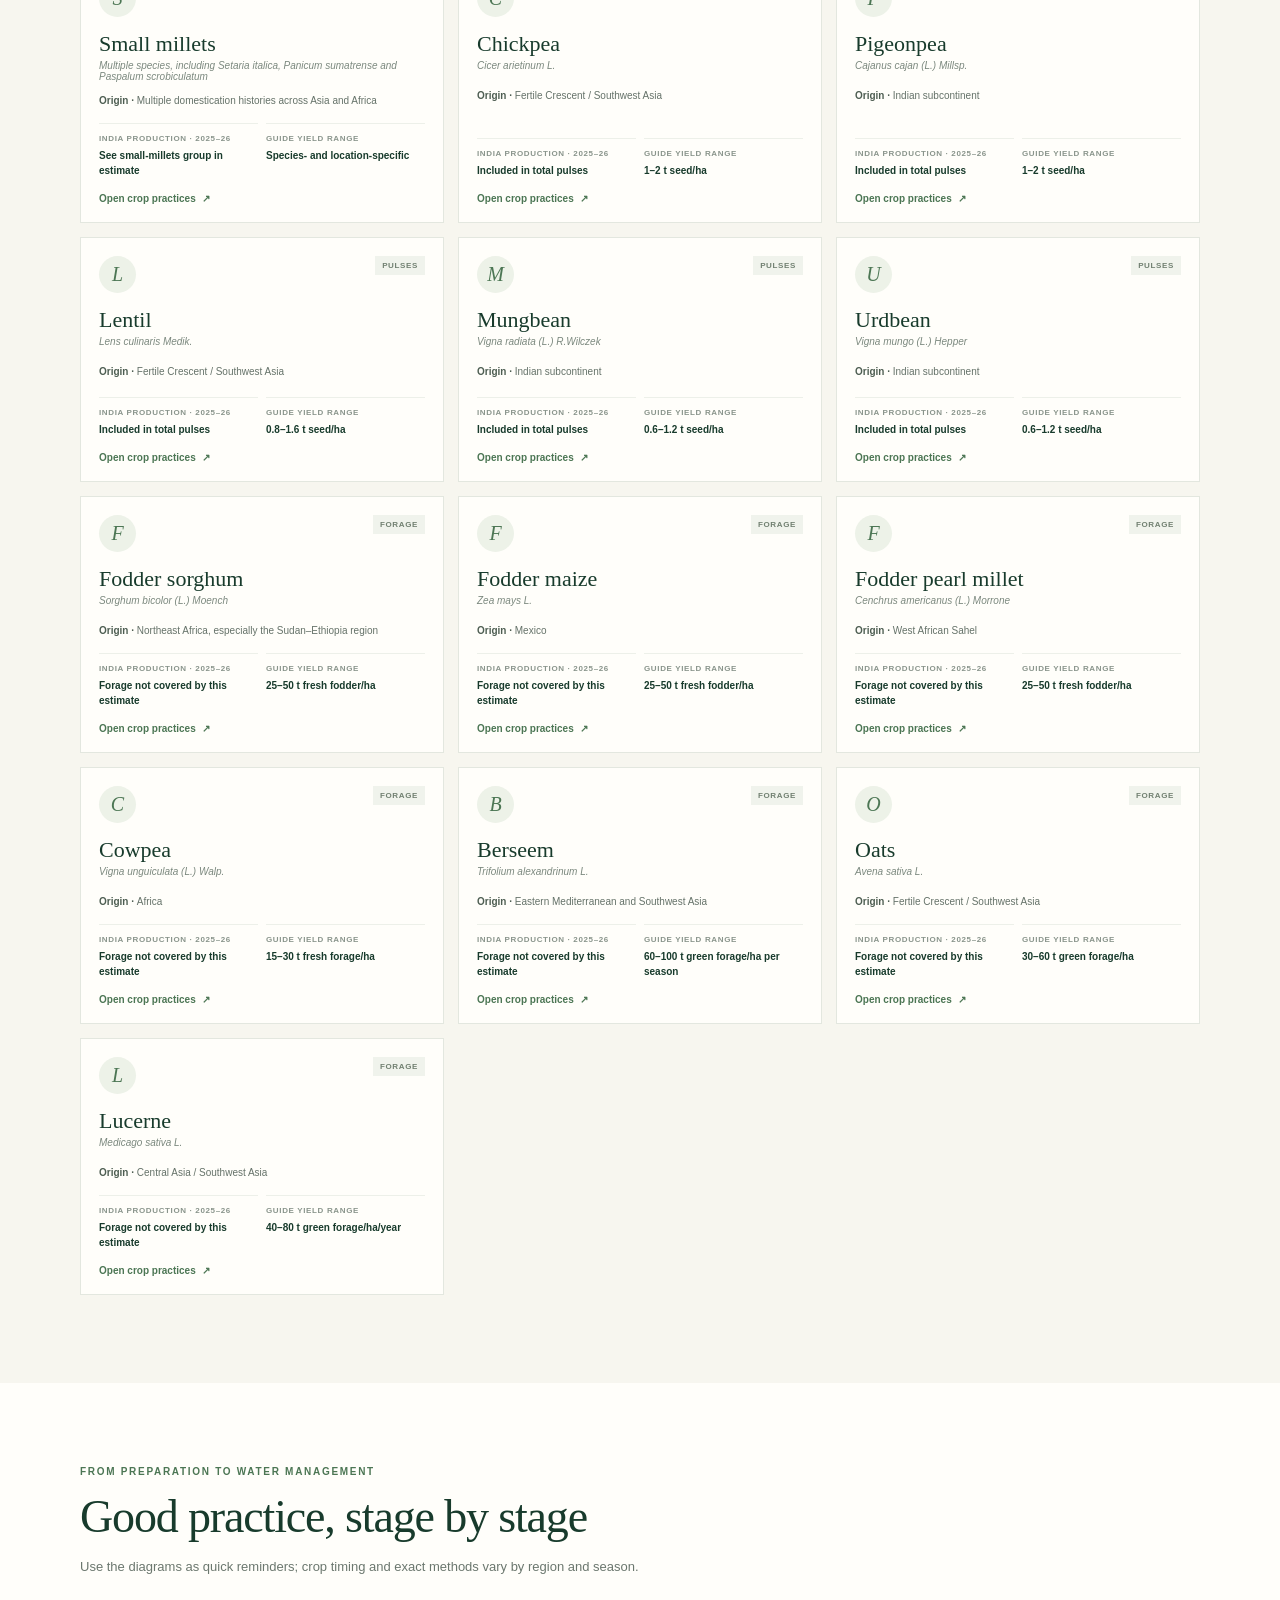
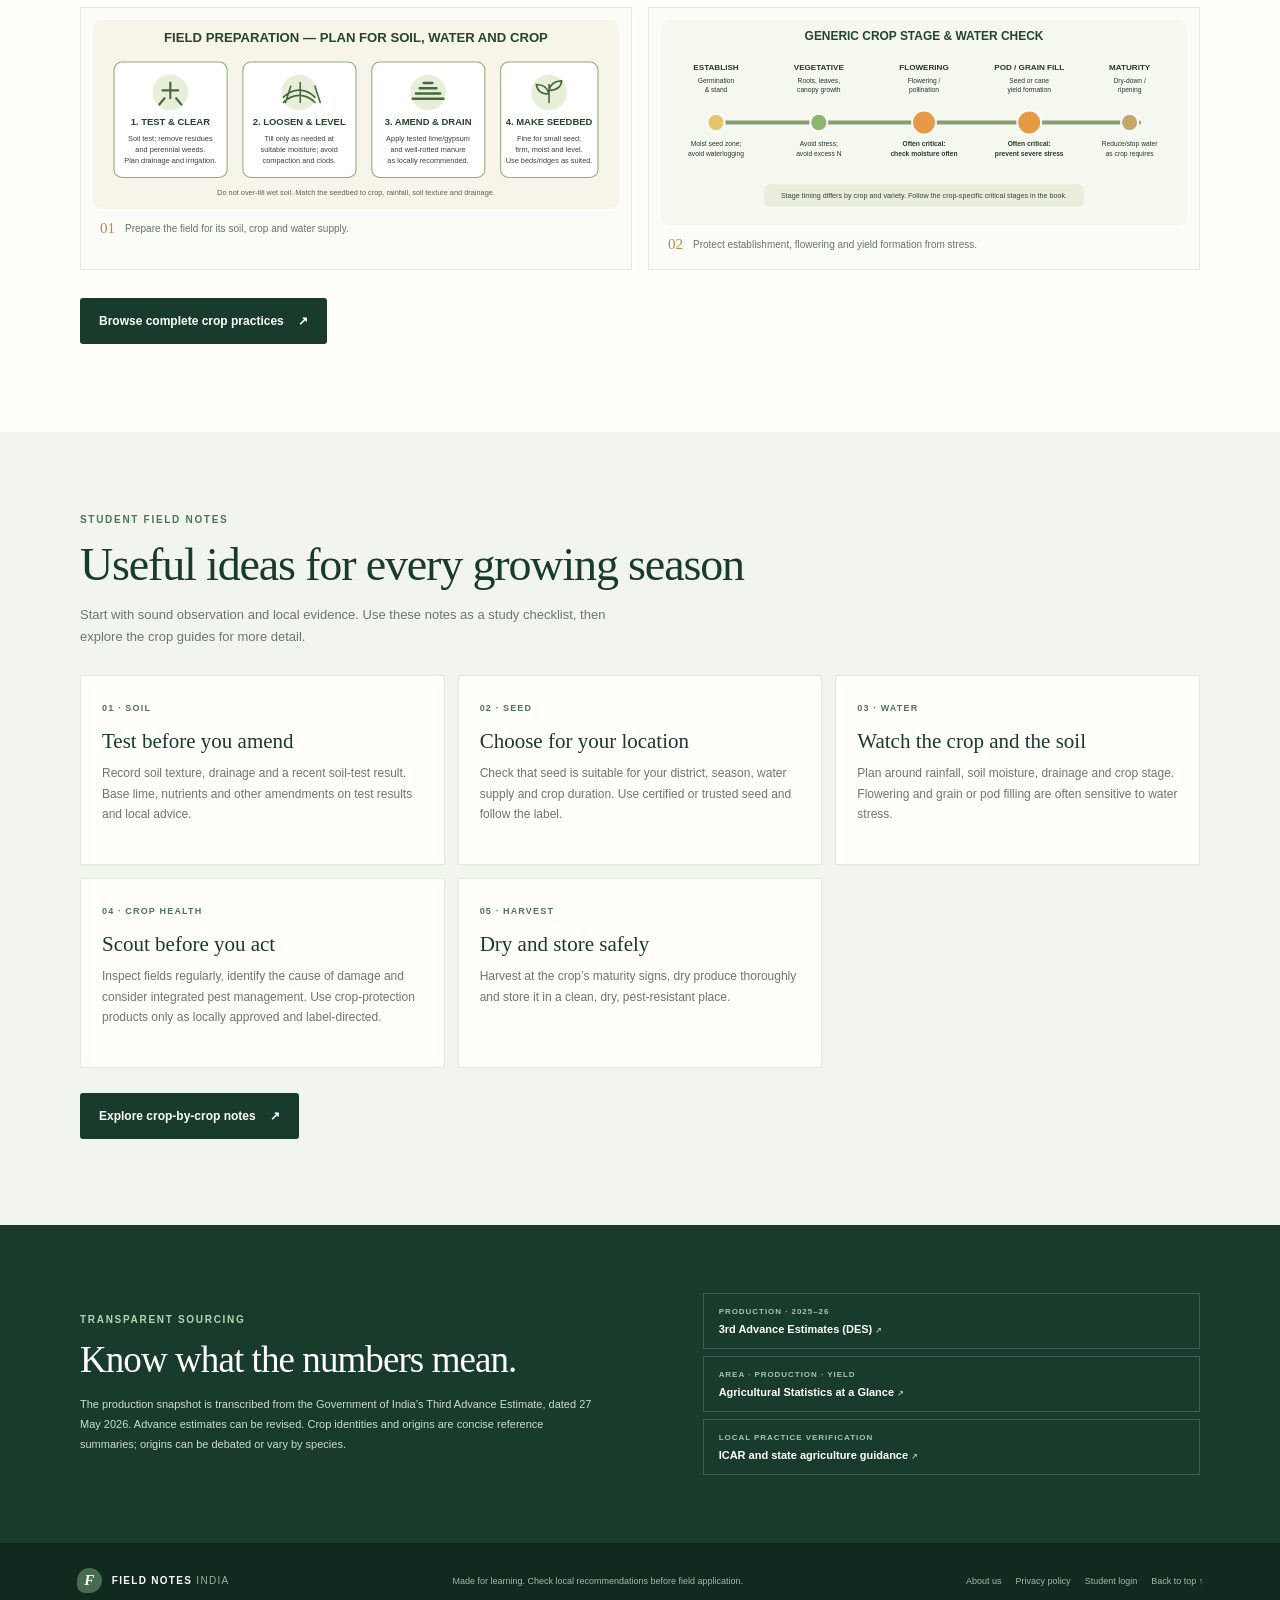
==== commit ee229118: "Add student learning pages and responsive navigation Co-authored-by: Copilot <223556219+Copilot@user" ====
--- a/index.html
+++ b/index.html
@@ -7,6 +7,7 @@
   <meta name="theme-color" content="#183b2c">
   <title>Field Notes India | Crop Practices</title>
   <link rel="stylesheet" href="styles.css">
+  <script src="site.js" defer></script>
   <script src="script.js" defer></script>
 </head>
 <body>
@@ -16,11 +17,15 @@
       <span class="brand-mark" aria-hidden="true">F</span>
       <span>FIELD NOTES <span class="brand-light">INDIA</span></span>
     </a>
-    <nav aria-label="Main navigation">
+    <button class="menu-toggle" type="button" aria-expanded="false" aria-controls="site-navigation" aria-label="Open navigation">
+      <span></span><span></span><span></span>
+    </button>
+    <nav id="site-navigation" aria-label="Main navigation">
       <a href="#overview">India snapshot</a>
       <a href="#crops">Crop library</a>
       <a href="practices.html">Field practices</a>
-      <a class="nav-book" href="practices.html">Open practices <span aria-hidden="true">↗</span></a>
+      <a href="about.html">About</a>
+      <a class="nav-book" href="student.html">Student login</a>
     </nav>
   </header>
 
@@ -119,6 +124,44 @@
       <a class="button button-dark" href="practices.html">Browse complete crop practices <span aria-hidden="true">↗</span></a>
     </section>
 
+    <section class="learning-section" id="learning-notes">
+      <div class="section-wrap">
+        <div class="section-heading">
+          <p class="eyebrow">STUDENT FIELD NOTES</p>
+          <h2>Useful ideas for every growing season</h2>
+          <p class="section-intro">Start with sound observation and local evidence. Use these notes as a study checklist, then explore the crop guides for more detail.</p>
+        </div>
+        <div class="learning-grid">
+          <article class="learning-card">
+            <span class="learning-number">01 · SOIL</span>
+            <h3>Test before you amend</h3>
+            <p>Record soil texture, drainage and a recent soil-test result. Base lime, nutrients and other amendments on test results and local advice.</p>
+          </article>
+          <article class="learning-card">
+            <span class="learning-number">02 · SEED</span>
+            <h3>Choose for your location</h3>
+            <p>Check that seed is suitable for your district, season, water supply and crop duration. Use certified or trusted seed and follow the label.</p>
+          </article>
+          <article class="learning-card">
+            <span class="learning-number">03 · WATER</span>
+            <h3>Watch the crop and the soil</h3>
+            <p>Plan around rainfall, soil moisture, drainage and crop stage. Flowering and grain or pod filling are often sensitive to water stress.</p>
+          </article>
+          <article class="learning-card">
+            <span class="learning-number">04 · CROP HEALTH</span>
+            <h3>Scout before you act</h3>
+            <p>Inspect fields regularly, identify the cause of damage and consider integrated pest management. Use crop-protection products only as locally approved and label-directed.</p>
+          </article>
+          <article class="learning-card">
+            <span class="learning-number">05 · HARVEST</span>
+            <h3>Dry and store safely</h3>
+            <p>Harvest at the crop’s maturity signs, dry produce thoroughly and store it in a clean, dry, pest-resistant place.</p>
+          </article>
+        </div>
+        <a class="button button-dark learning-link" href="practices.html">Explore crop-by-crop notes <span aria-hidden="true">↗</span></a>
+      </div>
+    </section>
+
     <section class="sources-section" id="sources">
       <div class="section-wrap sources-inner">
         <div>
@@ -143,7 +186,7 @@
   <footer class="site-footer">
     <a class="brand footer-brand" href="#home"><span class="brand-mark" aria-hidden="true">F</span><span>FIELD NOTES <span class="brand-light">INDIA</span></span></a>
     <p>Made for learning. Check local recommendations before field application.</p>
-    <a href="#home">Back to top ↑</a>
+    <div class="footer-links"><a href="about.html">About us</a><a href="privacy.html">Privacy policy</a><a href="student.html">Student login</a><a href="#home">Back to top ↑</a></div>
   </footer>
 </body>
 </html>
--- a/styles.css
+++ b/styles.css
@@ -92,6 +92,7 @@
   color: var(--forest);
   font-weight: 700;
 }
+.menu-toggle { display: none; }
 .hero {
   display: grid;
   min-height: 560px;
@@ -281,6 +282,9 @@
 .footer-brand .brand-light { color: #9cb19c; }
 .site-footer p, .site-footer > a:last-child { margin: 0; color: #a5b8a6; font-size: 9px; text-decoration: none; }
 .site-footer > a:last-child:hover { color: white; }
+.footer-links { display: flex; flex-wrap: wrap; gap: 14px; }
+.footer-links a { color: #a5b8a6; font-size: 9px; text-decoration: none; }
+.footer-links a:hover { color: white; }
 :focus-visible { outline: 3px solid #e99c4e; outline-offset: 3px; }
 
 @media (max-width: 900px) {
@@ -295,9 +299,41 @@
 @media (max-width: 650px) {
   html { scroll-padding-top: 64px; }
   .site-header { min-height: 64px; padding: 0 17px; }
-  .site-header nav { gap: 11px; }
-  .site-header nav a { display: none; }
-  .site-header nav .nav-book { display: block; padding: 9px 10px; font-size: 10px; }
+  .menu-toggle {
+    display: grid;
+    width: 42px;
+    height: 42px;
+    align-content: center;
+    justify-items: center;
+    gap: 5px;
+    border: 1px solid #dfe5da;
+    border-radius: 3px;
+    background: white;
+    cursor: pointer;
+  }
+  .menu-toggle span { width: 18px; height: 2px; background: var(--forest); }
+  .site-header nav {
+    position: absolute;
+    top: 100%;
+    right: 0;
+    left: 0;
+    display: none;
+    align-items: stretch;
+    gap: 0;
+    padding: 8px 17px 14px;
+    border-bottom: 1px solid var(--line);
+    background: var(--paper);
+    box-shadow: 0 12px 20px rgba(32, 50, 41, .08);
+  }
+  .site-header nav.is-open { display: grid; }
+  .site-header nav a, .site-header nav .nav-book {
+    display: block;
+    padding: 13px 10px;
+    border: 0;
+    border-bottom: 1px solid #edf0e9;
+    font-size: 13px;
+  }
+  .site-header nav a:last-child { border-bottom: 0; }
   .hero { min-height: 0; grid-template-columns: 1fr; gap: 32px; padding: 51px 22px 40px; }
   h1 { font-size: clamp(44px, 12vw, 64px); }
   .hero-text { font-size: 14px; }
@@ -328,6 +364,7 @@
   .sources-section h2 { font-size: 32px; }
   .site-footer { flex-wrap: wrap; padding: 17px; }
   .site-footer p { order: 3; width: 100%; }
+  .footer-links { order: 2; width: 100%; gap: 12px; }
 }
 @media (prefers-reduced-motion: reduce) {
   *, *::before, *::after { scroll-behavior: auto !important; transition-duration: .01ms !important; }
@@ -404,4 +441,54 @@
   .practice-table tr { display: block; padding: 2px 0; border-bottom: 1px solid #edf0e9; }
   .practice-table tr:last-child { border-bottom: 0; }
   .practice-sources { grid-template-columns: 1fr; gap: 20px; padding: 20px; }
+}
+
+.learning-section { padding: 82px 0 86px; background: #f2f5ee; }
+.learning-grid { display: grid; grid-template-columns: repeat(3, 1fr); gap: 13px; margin-top: 25px; }
+.learning-card { min-height: 190px; padding: 21px; border: 1px solid #e1e8dc; background: #fffefa; }
+.learning-number { color: var(--leaf); font-size: 9px; font-weight: 800; letter-spacing: .13em; }
+.learning-card h3 { margin: 14px 0 9px; color: var(--forest); font-family: var(--serif); font-size: 21px; font-weight: 500; }
+.learning-card p { margin: 0; color: var(--muted); font-size: 12px; line-height: 1.7; }
+.learning-link { margin-top: 25px; }
+.page-hero { padding: 62px 22px 57px; color: white; background: var(--forest); }
+.page-hero-inner { width: min(940px, 100%); margin: 0 auto; }
+.page-hero .eyebrow { color: #b7d2b3; }
+.page-hero h1 { margin-bottom: 16px; color: white; font-size: clamp(42px, 5vw, 64px); }
+.page-hero h1 em { color: #bad1ae; }
+.page-hero-inner > p:last-child { max-width: 690px; margin: 0; color: #d3e0d2; font-size: 14px; line-height: 1.75; }
+.editorial-content { max-width: 850px; padding-top: 46px; padding-bottom: 72px; }
+.editorial-block { padding: 24px 0; border-bottom: 1px solid var(--line); }
+.editorial-block:first-child { padding-top: 0; }
+.editorial-block h2 { margin-bottom: 13px; font-size: 29px; }
+.editorial-block p { margin: 0 0 12px; color: #647066; font-size: 14px; line-height: 1.8; }
+.editorial-block p:last-child { margin-bottom: 0; }
+.editorial-actions { display: flex; flex-wrap: wrap; align-items: center; gap: 20px; margin-top: 25px; }
+.privacy-notice { margin: 22px 0 0; padding: 15px 18px; border-left: 3px solid var(--orange); color: #635e53; background: #fbf6ed; font-size: 12px; line-height: 1.7; }
+.login-section { display: grid; min-height: 68vh; place-items: center; padding: 55px 18px; background: var(--cream); }
+.login-card { width: min(100%, 440px); padding: 34px; border: 1px solid var(--line); background: var(--paper); box-shadow: 0 16px 40px rgba(32, 50, 41, .06); }
+.login-card h1 { margin-bottom: 10px; font-size: 42px; }
+.login-intro { margin-bottom: 23px; color: var(--muted); font-size: 13px; line-height: 1.65; }
+.google-button { display: flex; width: 100%; min-height: 48px; align-items: center; justify-content: center; gap: 12px; border: 1px solid #d8ded5; border-radius: 3px; color: #27352d; background: white; cursor: pointer; font-size: 13px; font-weight: 700; }
+.google-button:hover:not(:disabled) { background: #f5f7f3; }
+.google-button:disabled { cursor: not-allowed; opacity: .58; }
+.google-button svg { width: 19px; height: 19px; }
+.auth-status { min-height: 22px; margin: 12px 0 18px; color: #637067; font-size: 11px; line-height: 1.6; }
+.auth-status.is-error { color: #a13d2d; }
+.signed-in-panel { padding: 18px; border: 1px solid var(--line); background: #f7f8f3; text-align: center; }
+.signed-in-panel p { margin: 0 0 8px; color: var(--forest); font-size: 13px; }
+.signed-in-panel .student-email { margin-bottom: 17px; color: var(--muted); font-size: 11px; }
+.student-photo { width: 56px; height: 56px; margin-bottom: 12px; border-radius: 50%; }
+.login-disclaimer { margin: 20px 0 14px; color: #747d74; font-size: 10px; line-height: 1.7; }
+
+@media (max-width: 650px) {
+  .learning-section { padding: 58px 0 62px; }
+  .learning-grid { grid-template-columns: 1fr; gap: 9px; }
+  .learning-card { min-height: 0; padding: 18px; }
+  .page-hero { padding: 45px 18px 39px; }
+  .editorial-content { padding-top: 32px; padding-bottom: 52px; }
+  .editorial-block { padding: 20px 0; }
+  .editorial-block h2 { font-size: 25px; }
+  .editorial-block p { font-size: 13px; }
+  .login-card { padding: 25px 20px; }
+  .login-card h1 { font-size: 37px; }
 }
